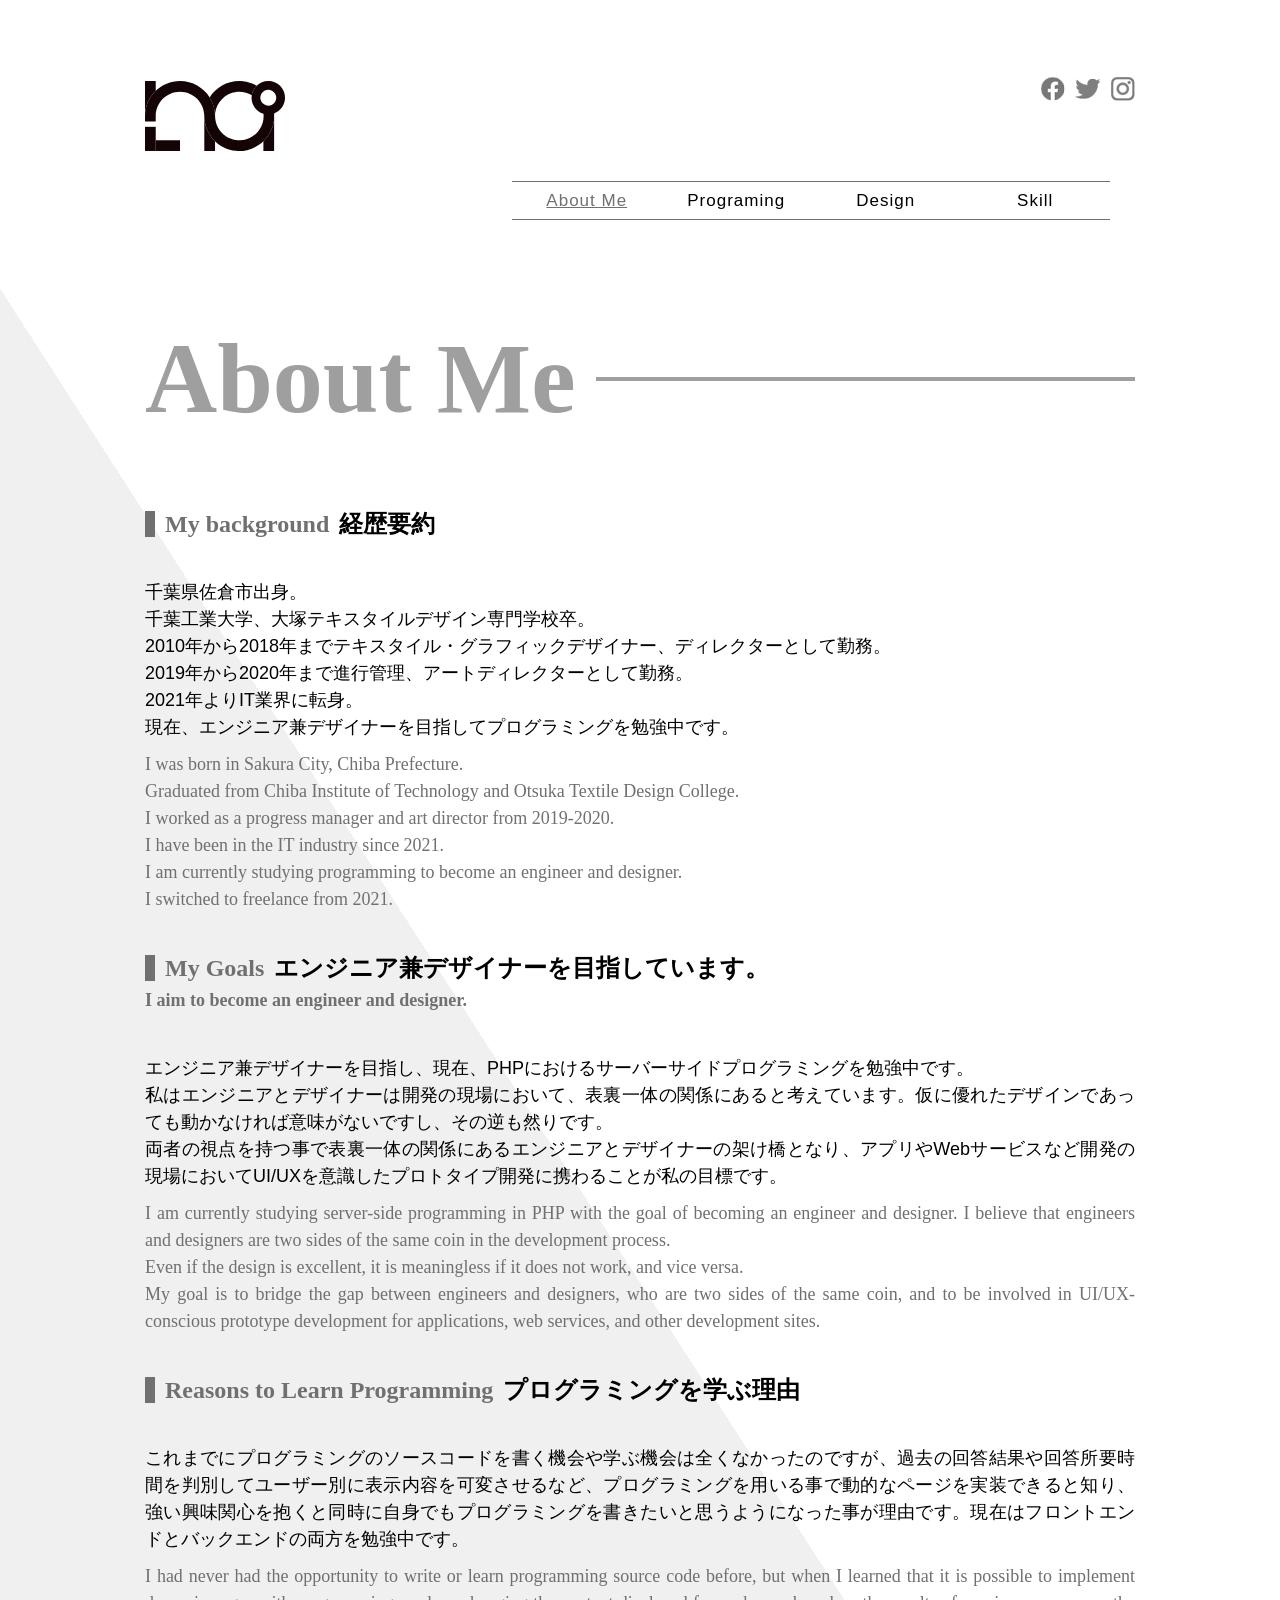
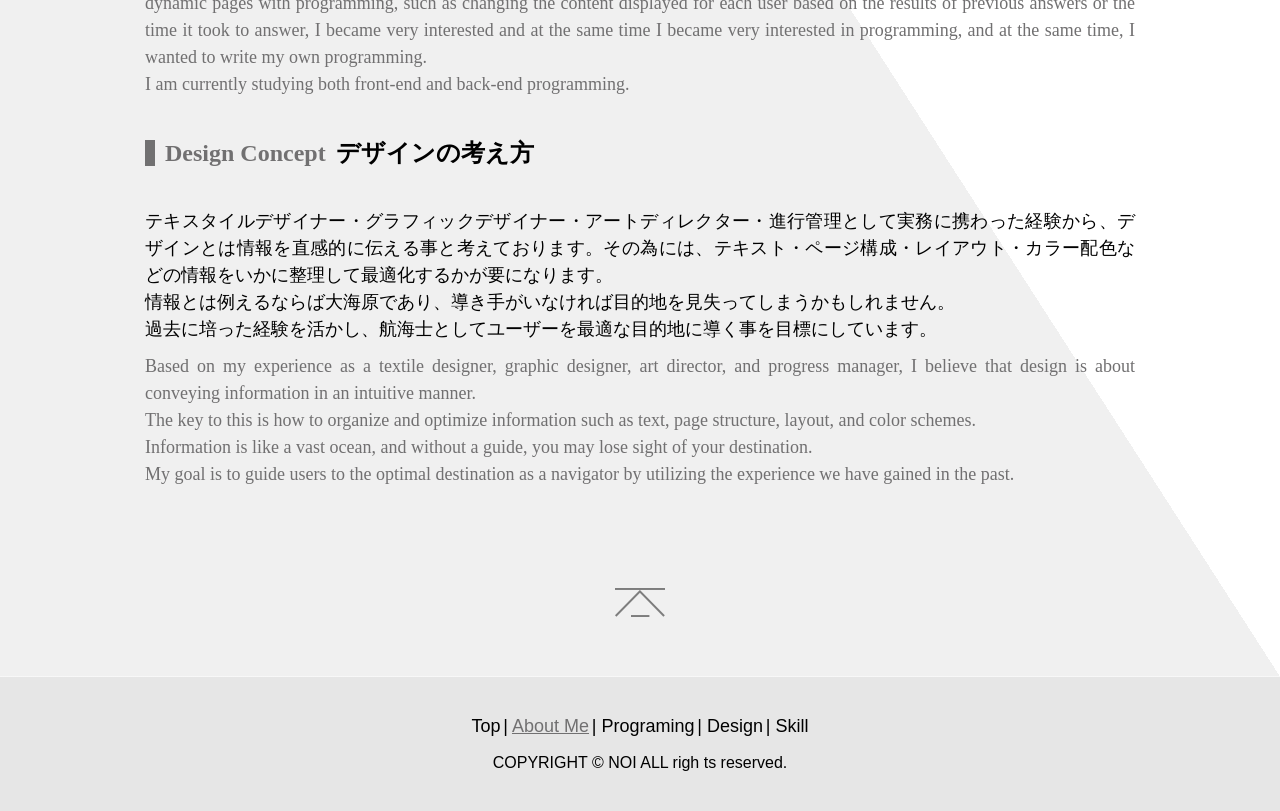
==== noi_portfolio/about/index.html @ 9455e239 "Add files via upload" ====
<!doctype html>
<html lang="ja" dir="ltr">
<head>
  <meta charset="utf-8">
  <meta name="viewport" content="width=device-width">
  <meta name="format-detection" content="telephon=no">
  <meta name="description" content="NOI Norihito Ishimuraのポートフォリオです。">
  <meta name="keywords" content="ポートフォリオ ">
  <title>About Me | NOI Norihito Ishimura</title>
  <link rel="icon" href="../favicon.ico">
  <link href="../css/riset.css" rel="stylesheet" type="text/css">
  <link href="../css/common.css" rel="stylesheet" type="text/css">
  <link href="../css/about.css" rel="stylesheet" type="text/css">
</head>
<body id="about">
  <div id="wrapper">
    <header>
      <h1><a href="../index.html"><img src="../images/logo.svg" alt="NOI Norihito Ishimura"></a></h1>
      <nav>
        <ul>
          <li class="nav2"><a href="../about/index.html">About Me</a></li>
          <li class="nav3"><a href="../programing/index.html">Programing</a></li>
          <li class="nav4"><a href="../design/index.html">Design</a></li>
          <li class="nav5"><a href="../skill/index.html">Skill</a></li>
        </ul>
      </nav>
      <div class="sub_nav">
        <ul>
          <li><a href=""><img src="../images/fb.jpg" alt="facebook"></a></li>
          <li><a href=""><img src="../images/twitter.jpg" alt="twitter"></a></li>
          <li><a href=""><img src="../images/insta.jpg" alt="instagram"></a></li>
        </ul>
      </div>
    </header>
    <main>
      <section class="section_concept">
        <h2 class="h2_1">About Me</h2>
        <h3><span class="line">My background</span>経歴要約</h3>
        <p>
          千葉県佐倉市出身。<br/>
          千葉工業大学、大塚テキスタイルデザイン専門学校卒。<br/>
          2010年から2018年までテキスタイル・グラフィックデザイナー、ディレクターとして勤務。<br/>
          2019年から2020年まで進行管理、アートディレクターとして勤務。<br/>
          2021年よりIT業界に転身。<br/>
          現在、エンジニア兼デザイナーを目指してプログラミングを勉強中です。</br>
        </p>
        <p class="p_eng">
          I was born in Sakura City, Chiba Prefecture.<br/>
          Graduated from Chiba Institute of Technology and Otsuka Textile Design College.<br/>
          I worked as a progress manager and art director from 2019-2020.</br>
          I have been in the IT industry since 2021.</br>
          I am currently studying programming to become an engineer and designer.
          <br/>
          I switched to freelance from 2021.
        </p>
        <h3><span class="line">My Goals</span>エンジニア兼デザイナーを目指しています。<br/><span class="h3_eng">I aim to become an engineer and designer.</span></h3>
        <p>
          エンジニア兼デザイナーを目指し、現在、PHPにおけるサーバーサイドプログラミングを勉強中です。</br>
          私はエンジニアとデザイナーは開発の現場において、表裏一体の関係にあると考えています。仮に優れたデザインであっても動かなければ意味がないですし、その逆も然りです。</br>
          両者の視点を持つ事で表裏一体の関係にあるエンジニアとデザイナーの架け橋となり、アプリやWebサービスなど開発の現場においてUI/UXを意識したプロトタイプ開発に携わることが私の目標です。
        </p>
        <p class="p_eng">
          I am currently studying server-side programming in PHP with the goal of becoming an engineer and designer. I believe that engineers and designers are two sides of the same coin in the development process.</br>Even if the design is excellent, it is meaningless if it does not work, and vice versa.</br>My goal is to bridge the gap between engineers and designers, who are two sides of the same coin, and to be involved in UI/UX-conscious prototype development for applications, web services, and other development sites.
        </p>
        <h3><span class="line">Reasons to Learn Programming</span>プログラミングを学ぶ理由<br/></h3>
        <p>
          これまでにプログラミングのソースコードを書く機会や学ぶ機会は全くなかったのですが、過去の回答結果や回答所要時間を判別してユーザー別に表示内容を可変させるなど、プログラミングを用いる事で動的なページを実装できると知り、強い興味関心を抱くと同時に自身でもプログラミングを書きたいと思うようになった事が理由です。現在はフロントエンドとバックエンドの両方を勉強中です。
        </p>
        <p class="p_eng">
          I had never had the opportunity to write or learn programming source code before, but when I learned that it is possible to implement dynamic pages with programming, such as changing the content displayed for each user based on the results of previous answers or the time it took to answer, I became very interested and at the same time I became very interested in programming, and at the same time, I wanted to write my own programming.<br/>I am currently studying both front-end and back-end programming.
        </p>
        <h3><span class="line">Design Concept</span>デザインの考え方<br/></h3>
        <p>
          テキスタイルデザイナー・グラフィックデザイナー・アートディレクター・進行管理として実務に携わった経験から、デザインとは情報を直感的に伝える事と考えております。その為には、テキスト・ページ構成・レイアウト・カラー配色などの情報をいかに整理して最適化するかが要になります。<br/>
          情報とは例えるならば大海原であり、導き手がいなければ目的地を見失ってしまうかもしれません。<br/>
          過去に培った経験を活かし、航海士としてユーザーを最適な目的地に導く事を目標にしています。
        </p>
        <p class="p_eng">
          Based on my experience as a textile designer, graphic designer, art director, and progress manager, I believe that design is about conveying information in an intuitive manner.</br>The key to this is how to organize and optimize information such as text, page structure, layout, and color schemes.</br>Information is like a vast ocean, and without a guide, you may lose sight of your destination.</br>My goal is to guide users to the optimal destination as a navigator by utilizing the experience we have gained in the past.
        </p>
        <div class="botton">
          <p><a href="#wrapper"><img src="../images/botton.png" width="50" alt="上に戻る"></a></p>
        </div>
      </section>
    </div>
    <footer>
      <ul>
        <li class="nav1"><a href="../index.html">Top</a></li>
        <li class="nav2"><a href="../about/index.html">About Me</a></li>
        <li class="nav3"><a href="../programing/index.html">Programing</a></li>
        <li class="nav4"><a href="../design/index.html">Design</a></li>
        <li class="nav5"><a href="../skill/index.html">Skill</a></li>
      </ul>
      <p><small>COPYRIGHT &copy; NOI ALL righ ts reserved.</small></p>
    </footer>
  </main>
</body>
</html>
---- noi_portfolio/css/riset.css ----
@charset "UTF-8";

/* Reset CSS - 2020.03
---------------------------------------------------*/
html, body, div, span, applet, object, iframe, h1, h2, h3, h4, h5, h6, p, blockquote, pre, a, abbr, acronym, address, big, cite, code, del, dfn, em, img, ins, kbd, q, s, samp, small, strike, strong, sub, sup, ruby, tt, var, b, u, i, center, dl, dt, dd, ol, ul, li, form, fieldset, legend, label, header, footer, hgroup, menu, nav, main, article, section, aside, details, figure, figcaption, canvas, embed, output, summary, time, mark, audio, video {
	margin: 0;
	padding: 0;
	border: 0;
	font-size: 100%;
	vertical-align: baseline;
}
header, footer, hgroup, menu, nav, main, article, section, aside, details, figure, figcaption {
	display: block;
}
body {
	line-height: 1;
}
ol, ul {
	list-style: none;
}
hr {
	display: none;
}
address, em {
	font-style: normal;
}
table {
	border-collapse: collapse;
	border-spacing: 0;
}
img {
	vertical-align: bottom;
	border: none;
}

/* Fonts
---------------------------------------------------*/
body {
	font-family: "游ゴシック Medium", "Yu Gothic Medium", "游ゴシック", "Yu Gothic", "游ゴシック体", YuGothic, "ヒラギノ角ゴ Pro W3", "Hiragino Kaku Gothic Pro", "メイリオ", Meiryo, Osaka, "ＭＳ Ｐゴシック", "MS PGothic", Sans-Serif;
}

/* clearfix
---------------------------------------------------*/
.clearfix::after {
	content: '';
	display: block;
	clear: both;
	height: 0;
}
---- noi_portfolio/css/common.css ----
html {
    scroll-behavior: smooth;
    font-size: 62.5%;
}

#wrapper {
	max-width: 1280px;
	min-width: 320px;
	margin: 0px auto;
}
header {
    width:100%;
    position: relative;
    z-index: 0;
    min-height: 249px;
}
h1{
    position: absolute;
    top:81px;
    left:11.33%;
    z-index: 1;
}

nav{
    width:48.67%;
    position:absolute;
    top:181px;
    left:40%;
    right:11.33%;
    z-index: 1;
}
nav ul{
    font-size:0;
}
nav ul li{
    width:21.96%;
    display: inline-block;
    text-align: center;
    padding: 10px 1.02%;
}
nav ul li a{
    text-decoration: none;
    color:#000;
    font-size:1.7rem;
    word-break: break-all;
    font-family: Arial;
    letter-spacing: 0.1rem;
}
nav ul li a:hover{
    text-decoration: none;
    color:#717071;
}
.sub_nav {
    text-align: right;
    width:38.75%;
    position: absolute;
    top:76px;
    left:49.92%;
    z-index: 1;
}
.sub_nav ul{
    font-size:0;
}
.sub_nav ul li{
    display: inline-block;
}
    nav ul li:nth-child(1){
        border-top: solid 1px;
        border-bottom: solid 1px;
        border-color: #717071;
    }
    nav ul li:nth-child(2){
        border-top: solid 1px;
        border-bottom: solid 1px;
        border-color: #717071;
    }
    nav ul li:nth-child(3){
        border-top: solid 1px;
        border-bottom: solid 1px;
        border-color: #717071;
    }
    nav ul li:nth-child(4){
        border-top: solid 1px;
        border-bottom: solid 1px;
        border-color: #717071;
    }
.sub_nav ul li:nth-child(2){
    margin:0 2.02%;
}
/**ここまでcommon**/


/**ここからcomon**/
footer{
    width: 100%;
    background: #e6e6e6;
}
footer ul{
    text-align: center;
    padding-top:40px;
    padding-bottom:20px;
}
footer ul li{
    display: inline-block;
    font-size:1.8rem;
}
footer ul li a{
    text-decoration: none;
    color:#000;
}
footer ul li+li::before{
    content:" | ";
}
footer p{
    text-align: center;
    font-size:1.6rem;
    padding-bottom:40px;
}


/* responsive */
@media screen and (max-width: 680px){

    header {
        width:100%;
        position: relative;
        z-index: 0;
        min-height: 324px;
    }
    h1{
        position: absolute;
        top:40px;
        left: 50%;
        transform: translateX(-50%);
        z-index: 1;
    }
    h1 img{
        width:148px;
        position: absolute;
        left: 50%;
        transform: translateX(-50%);
    }

    nav{
        width:93.75%;
        position:absolute;
        top:150px;
        left: 50%;
        transform: translateX(-50%);
        display: inline-block;
        z-index: 1;
    }
    nav ul{
        font-size:0;
    }
    nav ul li{
        display: inline-block;
        text-align: center;
        word-break: break-all;
        padding: 10px 0;

    }
    nav ul li:nth-child(1){
        width: 49%;
        border-top: solid 2px;
        border-bottom: solid 1px;
        border-left: solid 2px;
        border-right: solid 1px;
        border-color: #717071;
    }
    nav ul li:nth-child(2){
        width: 49%;
        border-top: solid 2px;
        border-bottom: solid 1px;
        border-left: solid 1px;
        border-right: solid 2px;
        border-color: #717071;
    }
    nav ul li:nth-child(3){
        width: 49%;
        border-bottom: solid 2px;
        border-left: solid 2px;
        border-right: solid 1px;
        border-color: #717071;
    }
    nav ul li:nth-child(4){
        width: 49%;
        border-bottom: solid 2px;
        border-left: solid 1px;
        border-right: solid 2px;
        border-color: #717071;
    }
    nav ul li a{
        display:block;
        text-decoration: none;
        color:#000;
        font-size:2.4rem;
        font-family: Arial;
        /**letter-spacing:0.2em;**/
    }

    .sub_nav {
        text-align: center;
        width:43.13%;
        position: absolute;
        top:268px;
        left: 50%;
        transform: translateX(-50%);
        z-index: 1;
    }
    .sub_nav ul{
        font-size:0;
    }
    .sub_nav ul li{
        width:28.5%;
        display: inline-block;
    }
    .sub_nav ul li:nth-child(2){
        margin:0 7.25%;
    }

    .pc{
        display: none;
    }
    .sp{
        display: inline;
    }
    .mainVisual p img{
        width: 100%;
    }
    .main_txt{
    width: 100%;
    position:absolute;
    top:0px;
    z-index: 0;
    left: 50%;
	top: 50%;
	transform: translate(-50%, -50%);
    text-align: center;
    font-size:2.3rem;
    color:#fff;
    font-family: Arial;
    letter-spacing:0.1em;
    }
    footer{
        width: 100%;
        background: #e6e6e6;
    }
    footer ul{
        text-align: center;
        padding-top:40px;
        padding-bottom:20px;
        letter-spacing: 0;
    }
    footer ul li{
        display: inline-block;
        font-size:1.6rem;
    }
    footer ul li a{
        text-decoration: none;
        color:#000;
    }
    footer ul li+li::before{
        content:" | ";
    }
    footer p{
        text-align: center;
        font-size:1.4rem;
        padding-bottom:40px;
    }
}
#top .nav1 a,
#about .nav2 a,
#programing .nav3 a,
#design .nav4 a,
#skill .nav5 a{
    color:#717071;
    text-decoration: underline;
}
---- noi_portfolio/css/about.css ----
.section_concept{
    width:100%;
    background: linear-gradient(to bottom left, rgba(255,255,255,0) 50%, #F0F0F0 50%) no-repeat bottom left/100% 100%;
    margin-top:40px;
}
.h2_1{
    margin: 0 auto;
    width: 77.34%;
    font-size:10rem;
    text-align: left;
    word-break: break-all;
    padding: 40px 0 80px 0;
    color:#9f9fa0;
    font-family: Arial Bold;
    display:flex;align-items: center;
}
.h2_1:after{
    margin-left: 2rem;
    border-top:4px solid #9f9fa0;
    content:""; flex-grow:1;}

.h2_2{
    margin: 0 auto;
    width: 77.34%;
    font-size:9rem;
    text-align: right;
    word-break: break-all;
    padding: 140px 0 80px 0;
    color:#9f9fa0;
    font-family: Arial Bold;
    display:flex;align-items: center;
}

.h2_2:before{
    margin-right: 2rem;
    border-top:4px solid #9f9fa0;
    content:""; flex-grow:1;
}
section h3{
    margin: 0 auto;
    width: 77.34%;
    font-size:2.4rem;
    text-align: left;
    word-break: break-all;
    padding-bottom: 40px;
    line-height: 3rem;
}

section h3 .line{
    font-size:2.4rem;
    padding: 0 10px;
    font-family: Arial Bold;
    border-left:solid 10px;
    border-color: #717071;
    color:#717071;
}

section h3 .h3_eng{
    font-size:1.8rem;
    padding-top:10px;
    font-family: Arial Bold;
    color:#717071;
}

section p{
    margin: 0 auto;
    line-height: 1.5;
    width: 77.34%;
    font-size:1.8rem;
    text-align: justify;
}

.p_eng{
    font-size:1.8rem;
    font-family: Arial Bold;
    color:#717071;
    margin-top: 10px;
    margin-bottom: 40px;
}

.about{
    margin: 0 auto;
    width: 77.34%;
    display: flex;
    padding-bottom:40px;

}
dl{
    font-size:1.8rem;
}
dl dt{
    float: left;
    padding-bottom: 1rem;
}
dl dd{
    margin-left:10rem;
    padding-right: 2rem;
    padding-bottom: 1rem;
}
dl dd a{
    text-decoration: none;
    color: #000;
    }

.botton{
    width:5.05%;
    margin: 0 auto;
    text-align: center;
    padding:60px 0;
}


/* responsive */
@media screen and (max-width: 680px){
    .main_txt{
    width: 100%;
    position:absolute;
    top:0px;
    z-index: 0;
    left: 50%;
	top: 50%;
	transform: translate(-50%, -50%);
    text-align: center;
    font-size:2.3rem;
    color:#fff;
    font-family: Arial;
    letter-spacing:0.1em;
    }

    .h2_1{
    margin: 0 auto;
    width: 87.5%;
    font-size:4.5rem;
    text-align: left;
    padding:20px 0;
    color:#9f9fa0;
    font-family: Arial Bold;
    }

    .h2_1:after{
    margin-left: 1rem;
    border-top:4px solid #9f9fa0;
    content:""; flex-grow:1;
    }

    .h2_2{
    margin: 0 auto;
    width: 87.5%;
    font-size:4.5rem;
    text-align: right;
    word-break: break-all;
    padding: 20px 0;
    color:#9f9fa0;
    font-family: Arial Bold;
    }

    .h2_2:before{
    margin-right: 1rem;
    border-top:4px solid #9f9fa0;
    content:""; flex-grow:1;
    }
    section h3{
    margin: 0 auto;
    line-height: 2.8rem;
    width: 87.5%;
    font-size:2rem;
    text-align: justify;
    word-break: break-all;
    padding-bottom: 20px;
    }
    section h3 .line{
    font-size:2rem;
    padding: 0 10px;
    font-family: Arial Bold;
    border-left:solid 10px;
    border-color: #717071;
    color:#717071;
    }
    section p{
        margin: 0 auto;
        line-height: 2.5rem;
        width: 87.5%;
        font-size:1.8rem;
        text-align:left;
        padding-bottom: 20px;
    }
    .p_eng{
    margin: 0 auto;
    line-height: 2.5rem;
    width: 87.5%;
    font-size:1.8rem;
    padding-bottom: 40px;
    color: #717071;
    text-align: justify;
    letter-spacing:0.1rem;
    }

    .about{
    margin: 0 auto;
    width: 87.5%;
    display: flex;
    justify-content: center;
    flex-wrap: wrap;
    padding-bottom:40px;
    }

    dl{
    font-size:1.6rem;
    word-break: break-all;
    }
    dl dt{
    float: left;
    padding-bottom: 1rem;
    }
    dl dd{
    padding-bottom: 1rem;
    padding-right: 0;
    padding-left: 10rem;
    margin:0 0;
    }
    dl dd a{
    text-decoration: none;
    }
    .flex-item{
        margin: 0;
    }
    .flex-item p {
        margin: 0;
        padding-top: 10px;
    }
    .flex-item p img{
        margin: 0;
    }
    .botton{
    width:15.63%;
    margin: 0 auto;
    text-align: center;
    padding:0 0 40px 0;
    }
}
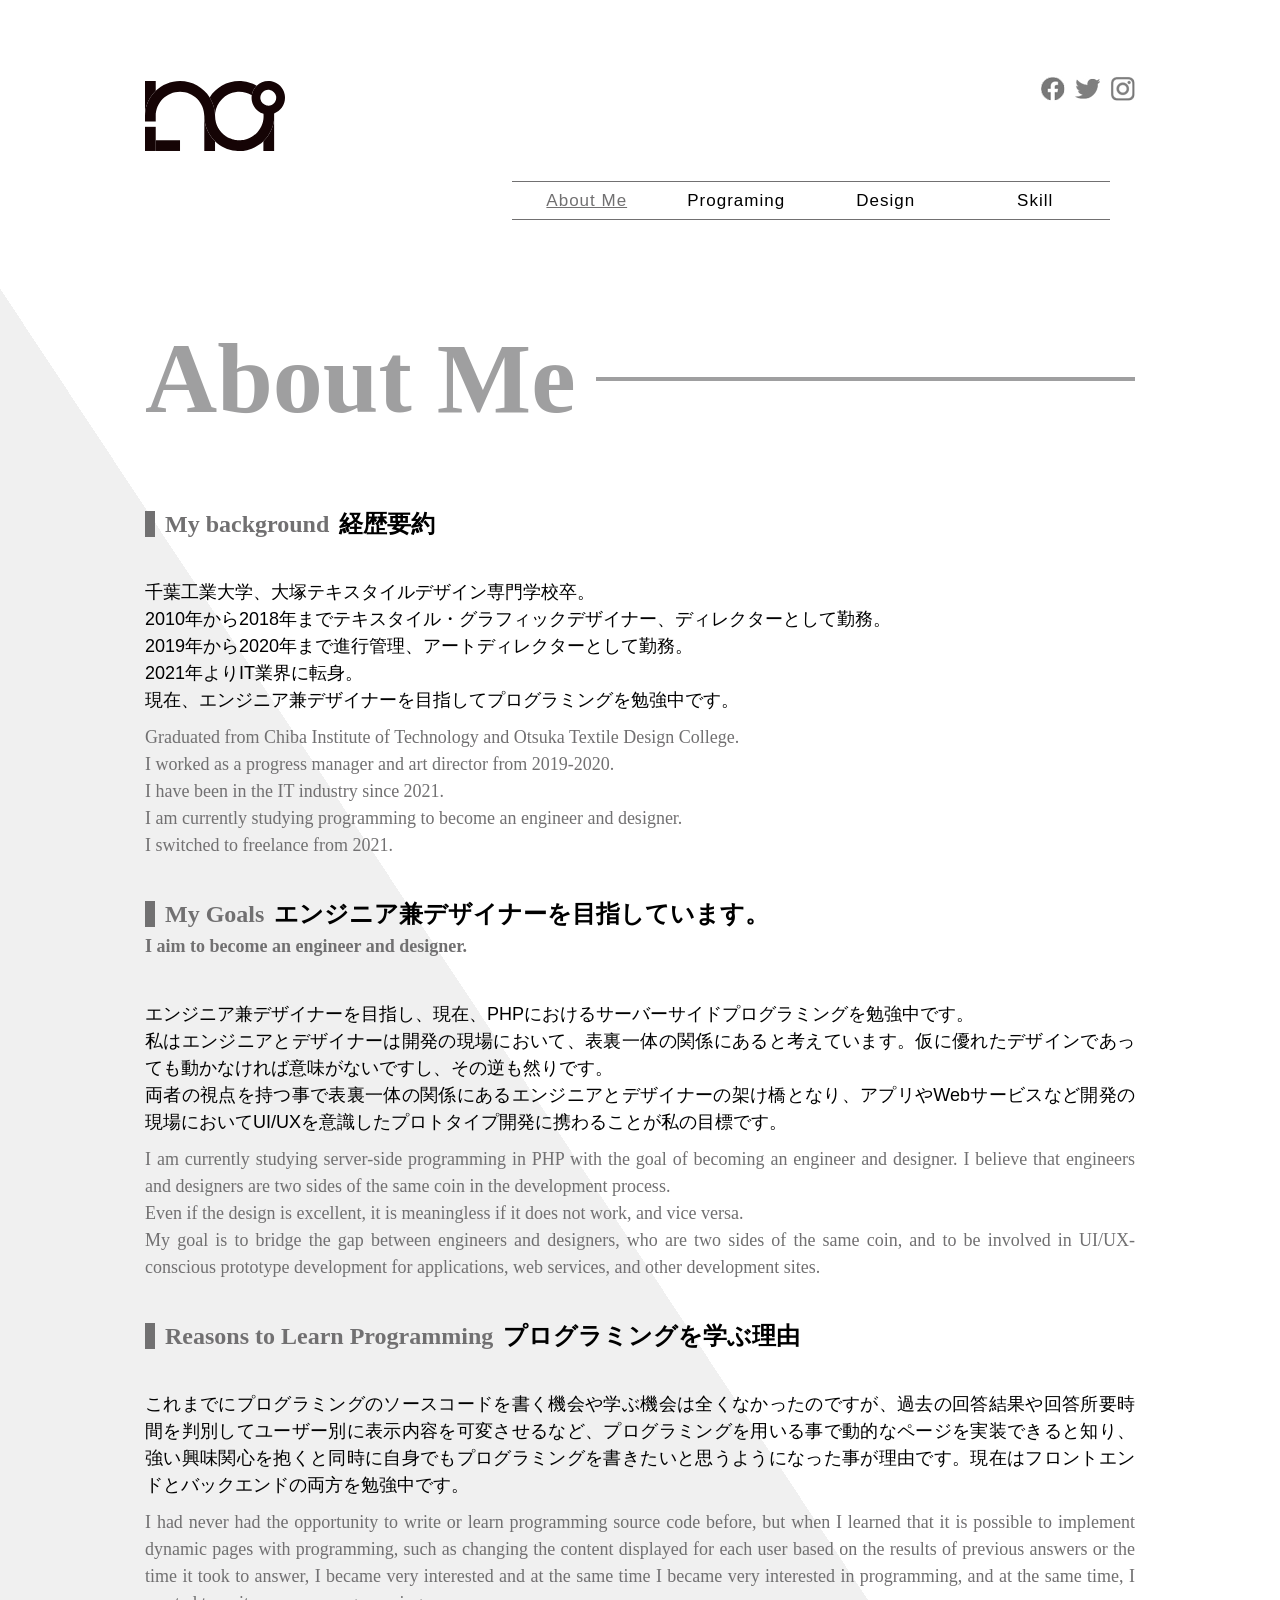
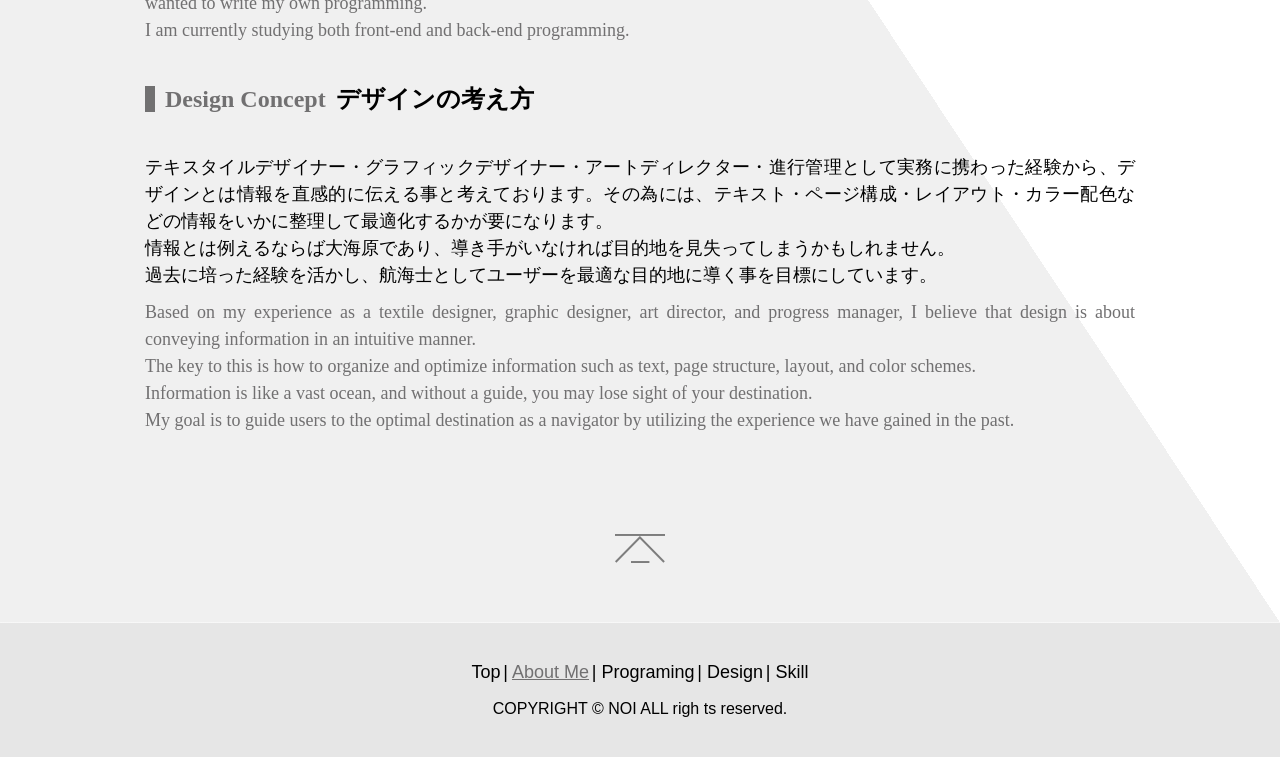
==== commit 88d68265: "Add files via upload" ====
--- a/noi_portfolio/about/index.html
+++ b/noi_portfolio/about/index.html
@@ -37,7 +37,6 @@
         <h2 class="h2_1">About Me</h2>
         <h3><span class="line">My background</span>経歴要約</h3>
         <p>
-          千葉県佐倉市出身。<br/>
           千葉工業大学、大塚テキスタイルデザイン専門学校卒。<br/>
           2010年から2018年までテキスタイル・グラフィックデザイナー、ディレクターとして勤務。<br/>
           2019年から2020年まで進行管理、アートディレクターとして勤務。<br/>
@@ -45,7 +44,6 @@
           現在、エンジニア兼デザイナーを目指してプログラミングを勉強中です。</br>
         </p>
         <p class="p_eng">
-          I was born in Sakura City, Chiba Prefecture.<br/>
           Graduated from Chiba Institute of Technology and Otsuka Textile Design College.<br/>
           I worked as a progress manager and art director from 2019-2020.</br>
           I have been in the IT industry since 2021.</br>
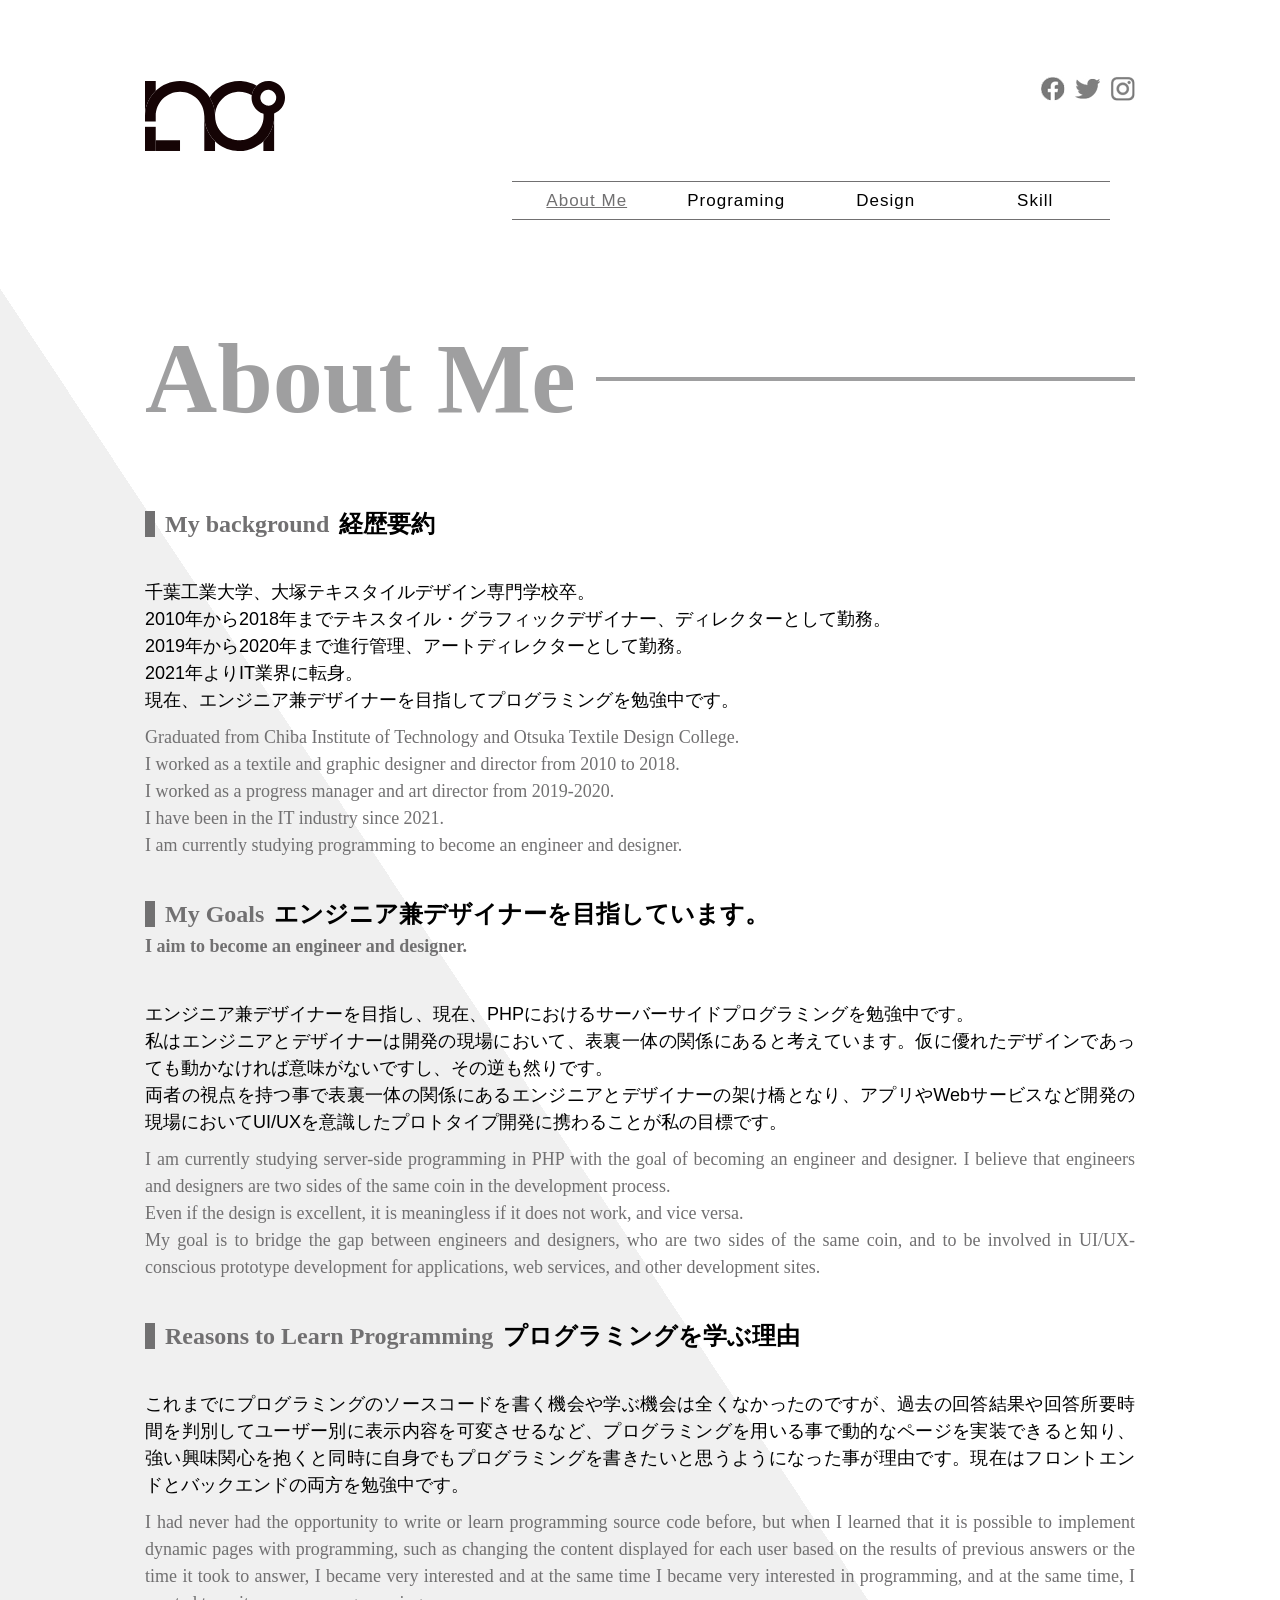
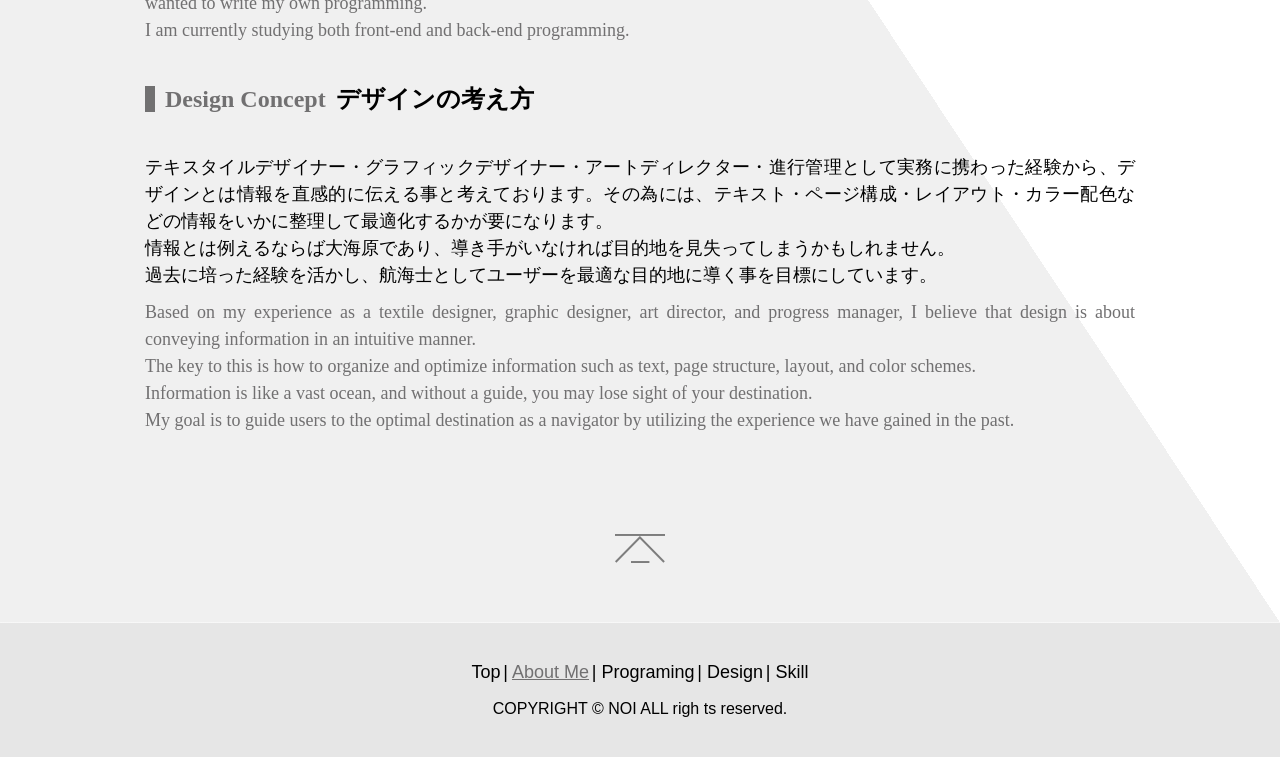
==== commit 3a1e5c10: "Add files via upload" ====
--- a/noi_portfolio/about/index.html
+++ b/noi_portfolio/about/index.html
@@ -45,11 +45,10 @@
         </p>
         <p class="p_eng">
           Graduated from Chiba Institute of Technology and Otsuka Textile Design College.<br/>
-          I worked as a progress manager and art director from 2019-2020.</br>
-          I have been in the IT industry since 2021.</br>
-          I am currently studying programming to become an engineer and designer.
-          <br/>
-          I switched to freelance from 2021.
+          I worked as a textile and graphic designer and director from 2010 to 2018.<br/>
+          I worked as a progress manager and art director from 2019-2020.<br/>
+          I have been in the IT industry since 2021.<br/>
+          I am currently studying programming to become an engineer and designer.<br/>
         </p>
         <h3><span class="line">My Goals</span>エンジニア兼デザイナーを目指しています。<br/><span class="h3_eng">I aim to become an engineer and designer.</span></h3>
         <p>
